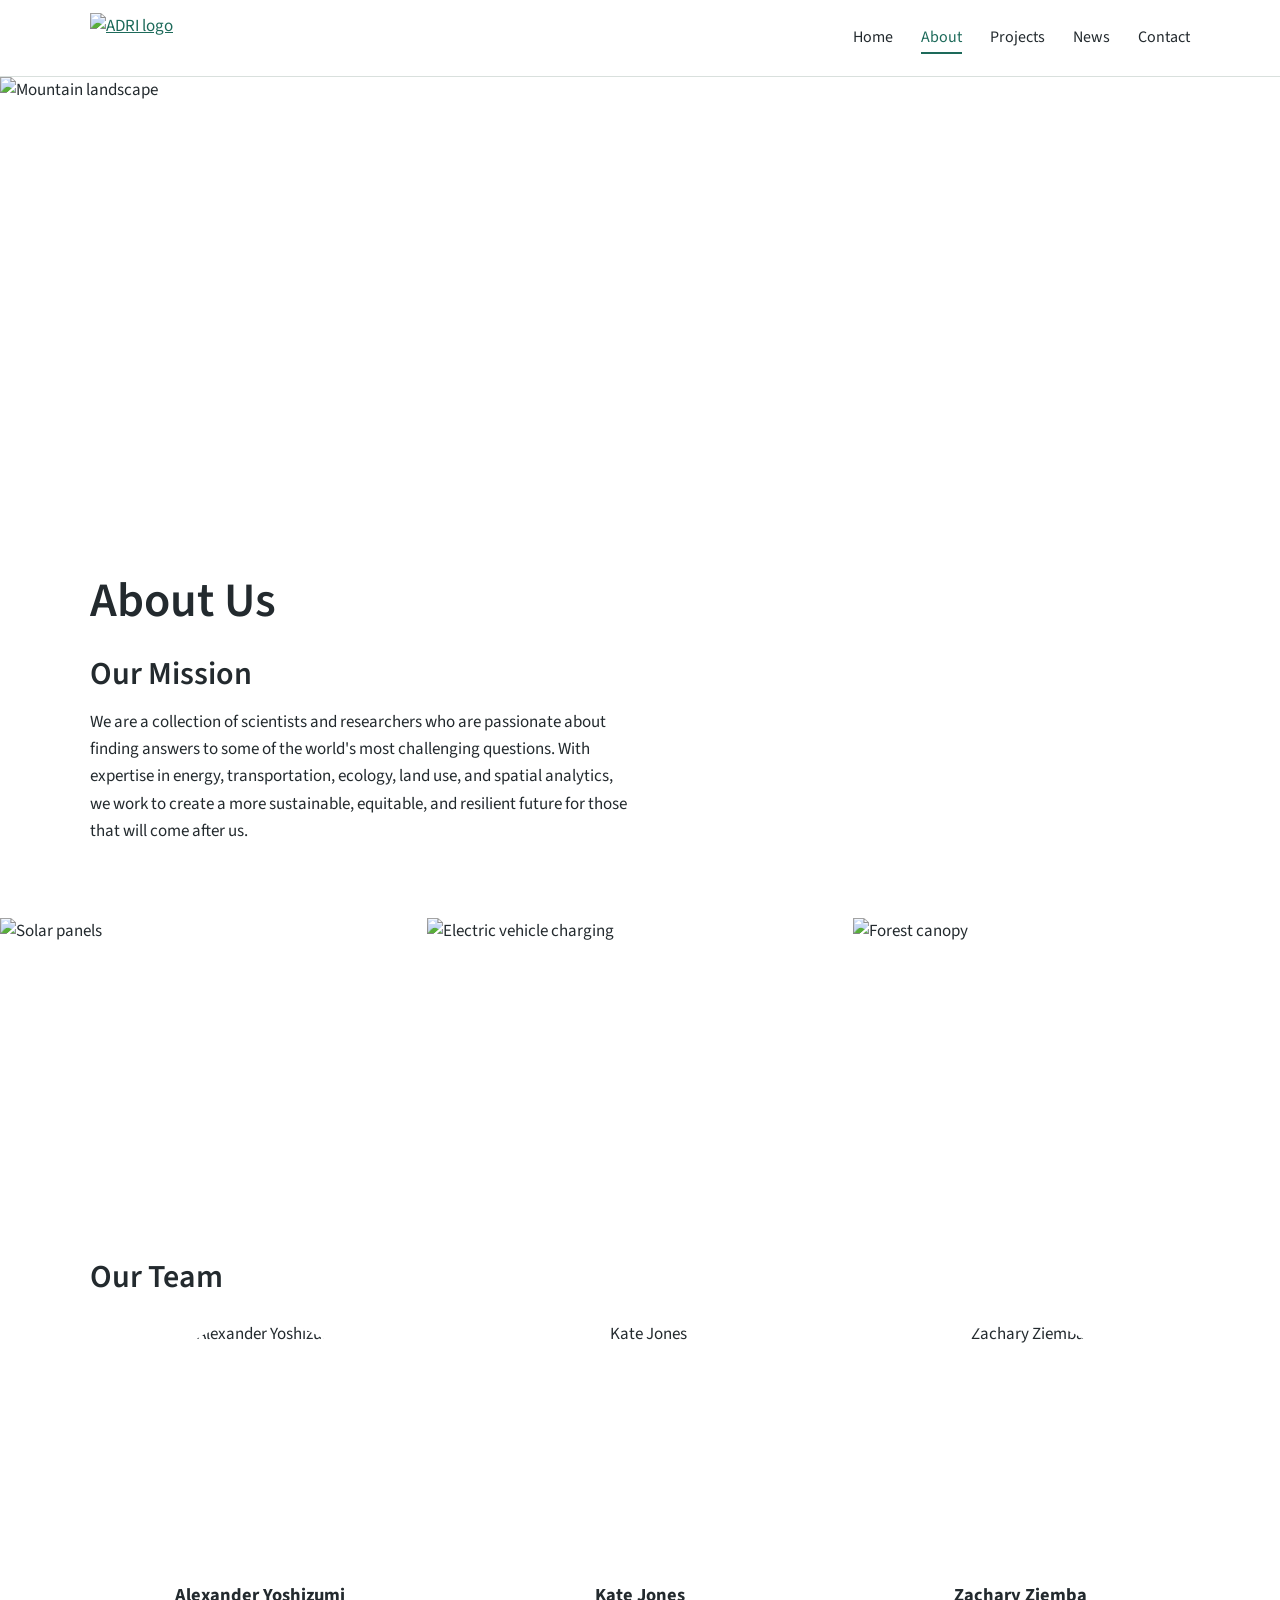
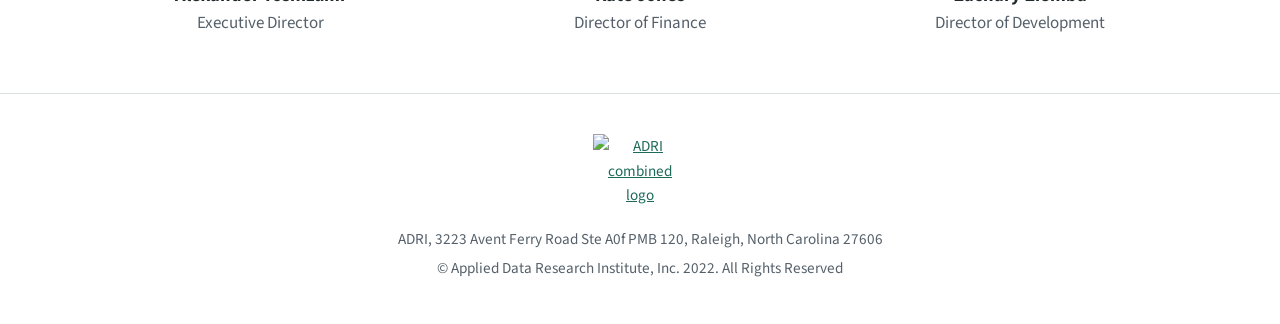
==== about/index.html @ 42b5d726 "Add files via upload" ====
<!DOCTYPE html>
<html lang="en">
<head>
  <meta charset="utf-8">
  <meta name="viewport" content="width=device-width, initial-scale=1">
  <title>ADRI | About</title>
  <meta name="description" content="Our Mission - Our Team">
  <meta property="og:site_name" content="ADRI">
  <meta property="og:title" content="ADRI | About">
  <meta property="og:description" content="Our Mission - Our Team">
  <meta property="og:type" content="website">
  <meta property="og:image" content="https://static.wixstatic.com/media/nsplsh_eb871f0e0f8f4e61aee410ae09dc5ed0~mv2.jpg/v1/fill/w_900,h_600,al_c,q_85,enc_auto/image.jpg">
  <meta name="twitter:card" content="summary_large_image">
  <link rel="icon" href="https://static.wixstatic.com/media/3e101c_d5b30476a9fa4dc3a183c8a0356ae17b~mv2.png/v1/fill/w_188,h_154,al_c,q_85,enc_auto/image.png">
  <link rel="preconnect" href="https://fonts.googleapis.com">
  <link rel="preconnect" href="https://fonts.gstatic.com" crossorigin>
  <link href="https://fonts.googleapis.com/css2?family=Source+Sans+3:wght@400;600&display=swap" rel="stylesheet">
  <link rel="stylesheet" href="../assets/css/style.css">
</head>
<body>
  <a class="skip" href="#main">Skip to content</a>

  <header class="site-header">
    <div class="wrap">
      <a class="brand" href="../"><img src="https://static.wixstatic.com/media/3e101c_27d4bfa05e27421e94b7e61ceb5c4d92~mv2.png/v1/fill/w_322,h_102,al_c,q_85,enc_auto/image.png" alt="ADRI logo" width="161" height="51"></a>
      <button class="nav-toggle" aria-expanded="false" aria-controls="site-nav">Menu</button>
      <nav class="site-nav" id="site-nav" aria-label="Main">
        <ul>
        <li><a href="../">Home</a></li>
        <li><a href="../about/" aria-current="page">About</a></li>
        <li><a href="../projects/">Projects</a></li>
        <li><a href="../news/">News</a></li>
        <li><a href="../contact/">Contact</a></li>
        </ul>
      </nav>
    </div>
  </header>

  <main id="main">
    <div class="banner"><img src="https://static.wixstatic.com/media/nsplsh_f74c3437aa8b405e89b667d156f99fc9~mv2.jpg/v1/fill/w_1920,h_840,al_c,q_85,enc_auto/image.jpg" alt="Mountain landscape"></div>

    <section class="section">
      <div class="wrap">
        <h1>About Us</h1>
        <h2>Our Mission</h2>
        <p class="prose">We are a collection of scientists and researchers who are passionate about finding answers to some of the world's most challenging questions. With expertise in energy, transportation, ecology, land use, and spatial analytics, we work to create a more sustainable, equitable, and resilient future for those that will come after us.</p>
      </div>
    </section>

    <div class="strip">
      <img src="https://static.wixstatic.com/media/nsplsh_2d733177315367755a5449~mv2_d_5472_3648_s_4_2.jpg/v1/fill/w_900,h_600,al_c,q_85,enc_auto/image.jpg" alt="Solar panels" loading="lazy">
      <img src="https://static.wixstatic.com/media/nsplsh_cb0da78d646e4e21b3d3bd59461c12da~mv2.jpg/v1/fill/w_900,h_600,al_c,q_85,enc_auto/image.jpg" alt="Electric vehicle charging" loading="lazy">
      <img src="https://static.wixstatic.com/media/nsplsh_67355568376e5036304641~mv2_d_6000_4000_s_4_2.jpg/v1/fill/w_900,h_600,al_c,q_85,enc_auto/image.jpg" alt="Forest canopy" loading="lazy">
    </div>

    <section class="section">
      <div class="wrap">
        <h2>Our Team</h2>
        <div class="team">
          <figure>
            <img src="https://static.wixstatic.com/media/3e101c_f3287853dfc14c08bc5dbc51c496b7cc~mv2.jpg/v1/fill/w_488,h_488,al_c,q_85,enc_auto/image.jpg" alt="Alexander Yoshizumi" loading="lazy">
            <figcaption><strong>Alexander Yoshizumi</strong><span>Executive Director</span></figcaption>
          </figure>
          <figure>
            <img src="https://static.wixstatic.com/media/3e101c_263d3b3dee3a4088b18c34dd07c950a5~mv2.jpg/v1/fill/w_488,h_488,al_c,q_85,enc_auto/image.jpg" alt="Kate Jones" loading="lazy">
            <figcaption><strong>Kate Jones</strong><span>Director of Finance</span></figcaption>
          </figure>
          <figure>
            <img src="https://static.wixstatic.com/media/3e101c_562f07b962044891aad039e9da72b3c7~mv2.png/v1/fill/w_488,h_488,al_c,q_85,enc_auto/image.png" alt="Zachary Ziemba" loading="lazy">
            <figcaption><strong>Zachary Ziemba</strong><span>Director of Development</span></figcaption>
          </figure>
        </div>
      </div>
    </section>

  </main>

  <footer class="site-footer">
    <div class="wrap">
      <a href="../"><img src="https://static.wixstatic.com/media/3e101c_d5b30476a9fa4dc3a183c8a0356ae17b~mv2.png/v1/fill/w_188,h_154,al_c,q_85,enc_auto/image.png" alt="ADRI combined logo" width="94" height="77"></a>
      <p>ADRI, 3223 Avent Ferry Road Ste A0f PMB 120, Raleigh, North Carolina 27606</p>
      <p>&copy; Applied Data Research Institute, Inc. 2022. All Rights Reserved</p>
    </div>
  </footer>

  <script src="../assets/js/site.js"></script>
</body>
</html>
---- assets/css/style.css ----
/* ADRI — Applied Data Research Institute
   Shared stylesheet. Edit colors and fonts here and every page updates. */

:root {
  --ink: #232a2e;
  --ink-soft: #55606a;
  --paper: #ffffff;
  --paper-tint: #f1f5f3;
  --accent: #1d6a5a;
  --accent-deep: #124a3f;
  --rule: #d9e0dd;
  --max: 1100px;
  --font: "Source Sans 3", "Segoe UI", Helvetica, Arial, sans-serif;
}

*, *::before, *::after { box-sizing: border-box; }

html { scroll-behavior: smooth; }
@media (prefers-reduced-motion: reduce) { html { scroll-behavior: auto; } }

body {
  margin: 0;
  font-family: var(--font);
  font-size: 1.0625rem;
  line-height: 1.6;
  color: var(--ink);
  background: var(--paper);
}

img { max-width: 100%; height: auto; display: block; }
a { color: var(--accent); }
a:hover { color: var(--accent-deep); }
a:focus-visible, button:focus-visible, input:focus-visible, textarea:focus-visible {
  outline: 3px solid var(--accent);
  outline-offset: 2px;
}

h1, h2, h3, h4, h5 { line-height: 1.2; margin: 0 0 0.5em; font-weight: 600; }
h1 { font-size: clamp(2rem, 4.5vw, 3rem); }
h2 { font-size: clamp(1.5rem, 3vw, 2rem); }
h3 { font-size: 1.35rem; }
h5 { font-size: 1.1rem; color: var(--ink-soft); }
p { margin: 0 0 1em; }

.wrap { width: min(var(--max), 100% - 2.5rem); margin-inline: auto; }

/* Skip link */
.skip { position: absolute; left: -999px; top: 0; background: var(--accent); color: #fff; padding: .5rem 1rem; z-index: 100; }
.skip:focus { left: 1rem; top: 1rem; }

/* Header */
.site-header { border-bottom: 1px solid var(--rule); background: var(--paper); position: sticky; top: 0; z-index: 50; }
.site-header .wrap { display: flex; align-items: center; justify-content: space-between; gap: 1rem; min-height: 76px; }
.brand img { width: 161px; height: auto; }
.nav-toggle { display: none; background: none; border: 1px solid var(--rule); border-radius: 4px; padding: .4rem .7rem; font: inherit; color: var(--ink); cursor: pointer; }
.site-nav ul { list-style: none; margin: 0; padding: 0; display: flex; gap: 1.75rem; }
.site-nav a { color: var(--ink); text-decoration: none; font-size: 1rem; padding: .25rem 0; border-bottom: 2px solid transparent; }
.site-nav a:hover { color: var(--accent); }
.site-nav a[aria-current="page"] { border-bottom-color: var(--accent); color: var(--accent); }

@media (max-width: 720px) {
  .nav-toggle { display: inline-block; }
  .site-nav { display: none; width: 100%; }
  .site-nav.open { display: block; }
  .site-header .wrap { flex-wrap: wrap; }
  .site-nav ul { flex-direction: column; gap: 0; padding-bottom: .75rem; }
  .site-nav a { display: block; padding: .6rem 0; border-bottom: 1px solid var(--rule); }
  .site-nav a[aria-current="page"] { border-bottom-color: var(--rule); }
}

/* Sections */
.section { padding: 3.5rem 0; }
.section.tint { background: var(--paper-tint); }
.section h2 { margin-bottom: 1rem; }
.lede { font-size: 1.2rem; max-width: 62ch; }
.prose { max-width: 68ch; }

/* Page banner (About / Projects / News / Contact) */
.banner { max-height: 440px; overflow: hidden; }
.banner img { width: 100%; height: 100%; object-fit: cover; aspect-ratio: 16 / 7; }

/* Image strips */
.strip { display: grid; grid-template-columns: repeat(3, 1fr); gap: 0; }
.strip img { width: 100%; aspect-ratio: 3 / 2; object-fit: cover; }
@media (max-width: 720px) { .strip { grid-template-columns: 1fr; } }

/* Two-column text + image */
.split { display: grid; grid-template-columns: 1.1fr 1fr; gap: 3rem; align-items: center; }
@media (max-width: 800px) { .split { grid-template-columns: 1fr; gap: 2rem; } }

/* Team */
.team { display: grid; grid-template-columns: repeat(auto-fit, minmax(220px, 1fr)); gap: 2.5rem; margin-top: 1.5rem; }
.team figure { margin: 0; text-align: center; }
.team img { width: 244px; height: 244px; object-fit: cover; border-radius: 50%; margin: 0 auto 1rem; }
.team figcaption strong { display: block; font-size: 1.15rem; }
.team figcaption span { color: var(--ink-soft); }

/* Projects */
.projects { display: grid; grid-template-columns: repeat(auto-fit, minmax(260px, 1fr)); gap: 2.5rem; margin-top: 1.5rem; }
.projects figure { margin: 0; }
.projects img { width: 100%; aspect-ratio: 1 / 1; object-fit: cover; }
.projects figcaption { padding-top: .9rem; font-size: 1.1rem; font-weight: 600; }

/* News list */
.post-card { display: grid; grid-template-columns: 1fr 265px; gap: 2rem; align-items: start; padding: 2rem 0; border-top: 1px solid var(--rule); }
.post-card:last-child { border-bottom: 1px solid var(--rule); }
.post-card time { color: var(--ink-soft); }
.post-card h2 { font-size: 1.6rem; margin: .25rem 0 .5rem; }
.post-card img { width: 100%; aspect-ratio: 265 / 137; object-fit: cover; }
@media (max-width: 720px) { .post-card { grid-template-columns: 1fr; } .post-card img { order: -1; } }

/* Article */
.article { max-width: 760px; }
.article .meta { color: var(--ink-soft); margin-bottom: 1.5rem; }
.article .meta span + span::before { content: " \00B7 "; }
.article figure { margin: 0 0 2rem; }
.article figure img { width: 100%; aspect-ratio: 980 / 478; object-fit: cover; }
.article h5 { margin-top: 2rem; border-bottom: 1px solid var(--rule); padding-bottom: .3rem; }
.article .event { margin: 1.25rem 0; }
.article .event strong { display: block; }
.article .updated { color: var(--ink-soft); font-size: .95rem; margin-top: 2.5rem; }
.back { display: inline-block; margin-bottom: 1.5rem; text-decoration: none; }

/* Forms */
form { max-width: 620px; }
.field { margin-bottom: 1.1rem; }
.field label { display: block; font-weight: 600; margin-bottom: .3rem; }
.field input, .field textarea {
  width: 100%; font: inherit; padding: .65rem .8rem;
  border: 1px solid #b8c2be; border-radius: 3px; background: #fff; color: var(--ink);
}
.field textarea { min-height: 140px; resize: vertical; }
.two-up { display: grid; grid-template-columns: 1fr 1fr; gap: 1rem; }
@media (max-width: 560px) { .two-up { grid-template-columns: 1fr; } }
.btn {
  display: inline-block; font: inherit; font-weight: 600; cursor: pointer;
  background: var(--accent); color: #fff; border: 0; border-radius: 3px;
  padding: .7rem 1.6rem; text-decoration: none;
}
.btn:hover { background: var(--accent-deep); color: #fff; }
.subscribe { display: flex; gap: .75rem; max-width: 520px; }
.subscribe input { flex: 1; }
.form-status { margin-top: 1rem; font-weight: 600; color: var(--accent-deep); }
.form-status:empty { display: none; }

/* Footer */
.site-footer { border-top: 1px solid var(--rule); padding: 2.5rem 0; text-align: center; color: var(--ink-soft); font-size: .95rem; }
.site-footer img { width: 94px; margin: 0 auto 1rem; }
.site-footer p { margin: .25rem 0; }
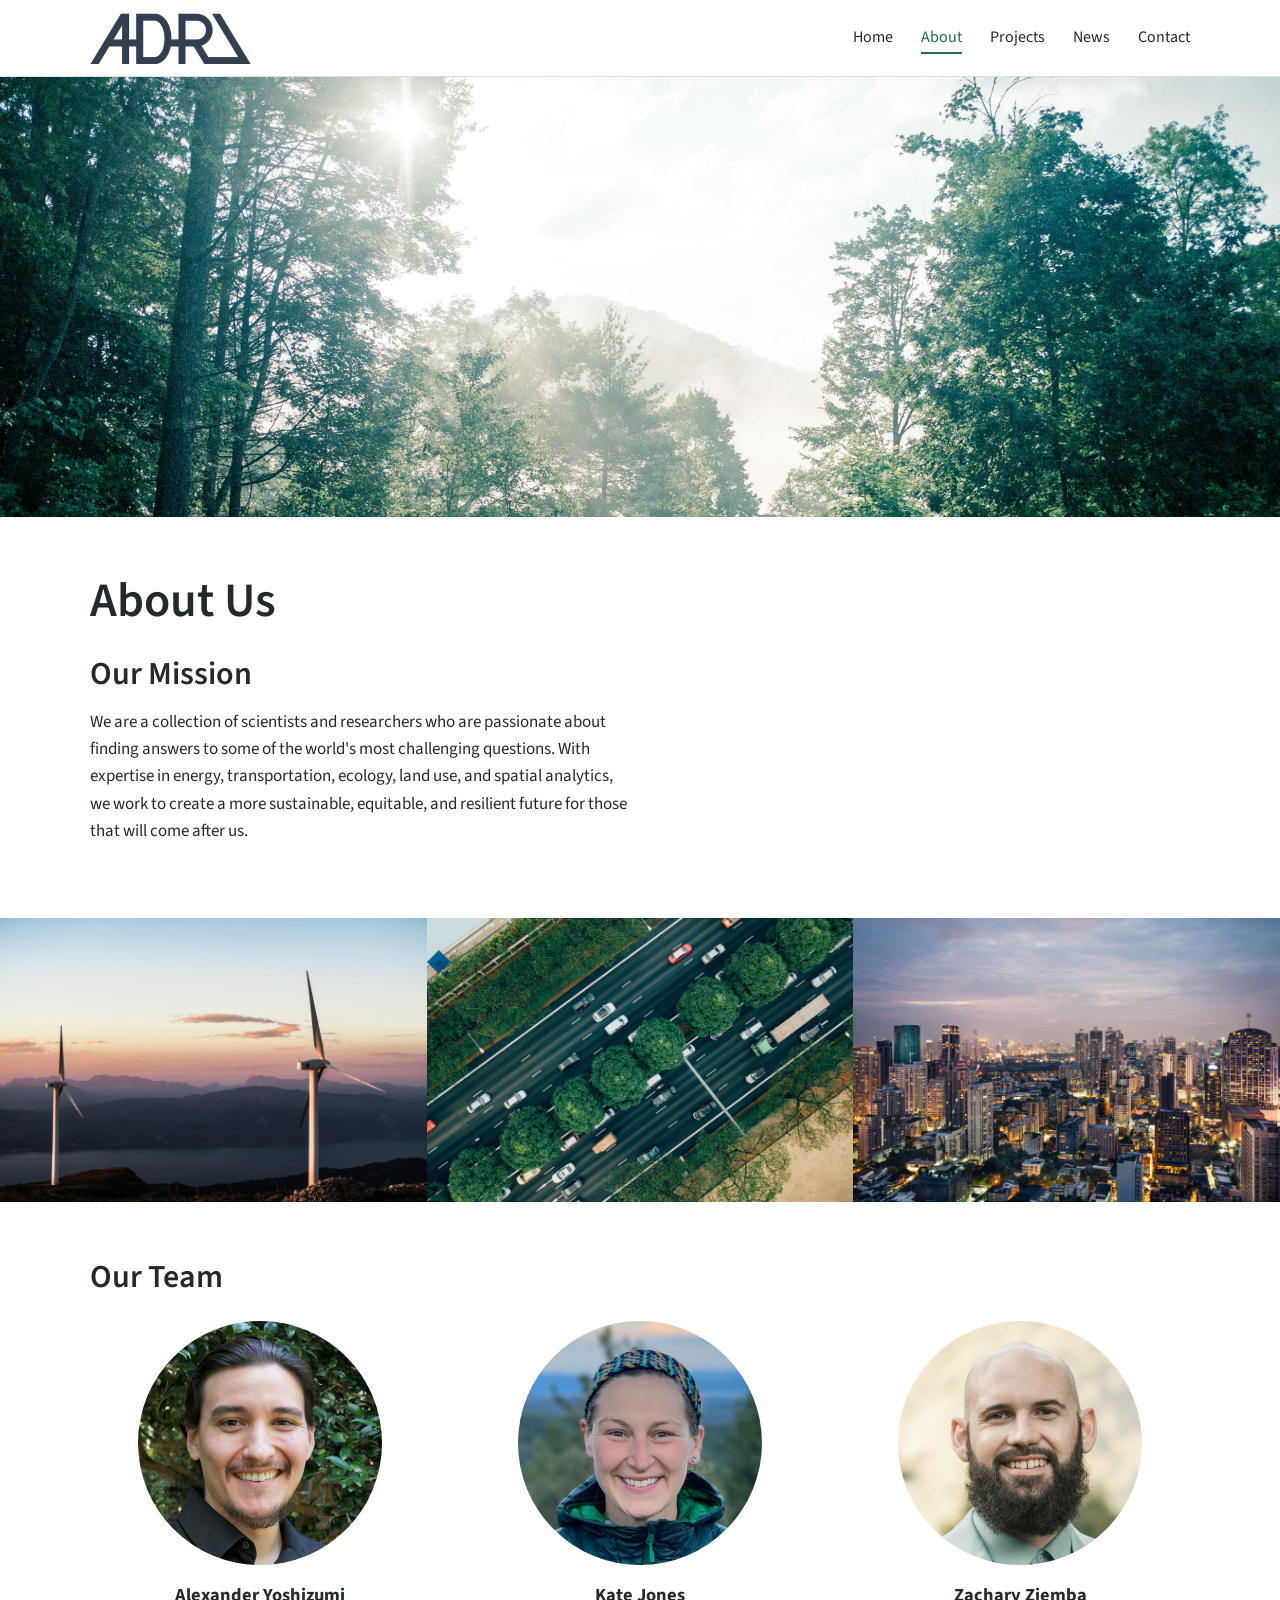
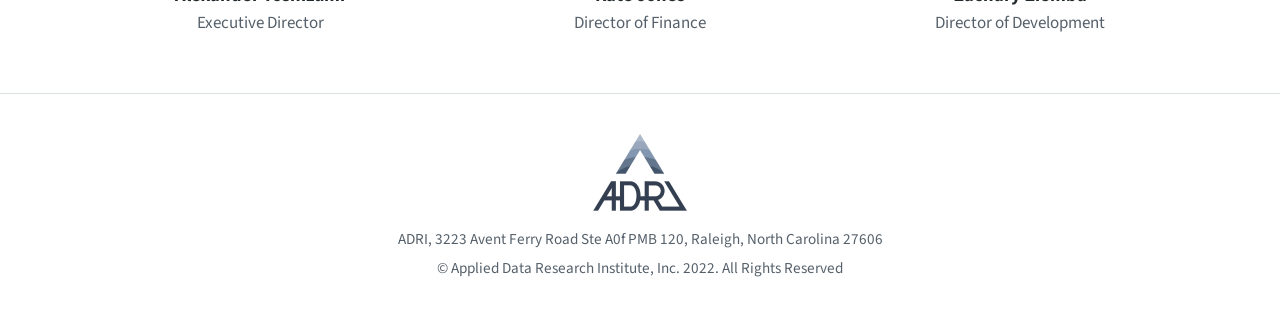
==== commit 93884469: "Localize images and amend html." ====
--- a/about/index.html
+++ b/about/index.html
@@ -9,9 +9,12 @@
   <meta property="og:title" content="ADRI | About">
   <meta property="og:description" content="Our Mission - Our Team">
   <meta property="og:type" content="website">
-  <meta property="og:image" content="https://static.wixstatic.com/media/nsplsh_eb871f0e0f8f4e61aee410ae09dc5ed0~mv2.jpg/v1/fill/w_900,h_600,al_c,q_85,enc_auto/image.jpg">
+  <link rel="canonical" href="https://applied-data-research-institute.github.io/adri-website/about/">
+  <meta property="og:url" content="https://applied-data-research-institute.github.io/adri-website/about/">
+  <meta property="og:image" content="https://applied-data-research-institute.github.io/adri-website/assets/images/home/home-hero-1.jpg">
+  <meta name="twitter:image" content="https://applied-data-research-institute.github.io/adri-website/assets/images/home/home-hero-1.jpg">
   <meta name="twitter:card" content="summary_large_image">
-  <link rel="icon" href="https://static.wixstatic.com/media/3e101c_d5b30476a9fa4dc3a183c8a0356ae17b~mv2.png/v1/fill/w_188,h_154,al_c,q_85,enc_auto/image.png">
+  <link rel="icon" href="../assets/images/logo/favicon.png">
   <link rel="preconnect" href="https://fonts.googleapis.com">
   <link rel="preconnect" href="https://fonts.gstatic.com" crossorigin>
   <link href="https://fonts.googleapis.com/css2?family=Source+Sans+3:wght@400;600&display=swap" rel="stylesheet">
@@ -22,7 +25,7 @@
 
   <header class="site-header">
     <div class="wrap">
-      <a class="brand" href="../"><img src="https://static.wixstatic.com/media/3e101c_27d4bfa05e27421e94b7e61ceb5c4d92~mv2.png/v1/fill/w_322,h_102,al_c,q_85,enc_auto/image.png" alt="ADRI logo" width="161" height="51"></a>
+      <a class="brand" href="../"><img src="../assets/images/logo/adri-logo.png" alt="ADRI logo" width="161" height="51"></a>
       <button class="nav-toggle" aria-expanded="false" aria-controls="site-nav">Menu</button>
       <nav class="site-nav" id="site-nav" aria-label="Main">
         <ul>
@@ -37,7 +40,7 @@
   </header>
 
   <main id="main">
-    <div class="banner"><img src="https://static.wixstatic.com/media/nsplsh_f74c3437aa8b405e89b667d156f99fc9~mv2.jpg/v1/fill/w_1920,h_840,al_c,q_85,enc_auto/image.jpg" alt="Mountain landscape"></div>
+    <div class="banner"><img src="../assets/images/banners/about-banner.jpg" alt="Image by Ben Wilkins"></div>
 
     <section class="section">
       <div class="wrap">
@@ -48,9 +51,9 @@
     </section>
 
     <div class="strip">
-      <img src="https://static.wixstatic.com/media/nsplsh_2d733177315367755a5449~mv2_d_5472_3648_s_4_2.jpg/v1/fill/w_900,h_600,al_c,q_85,enc_auto/image.jpg" alt="Solar panels" loading="lazy">
-      <img src="https://static.wixstatic.com/media/nsplsh_cb0da78d646e4e21b3d3bd59461c12da~mv2.jpg/v1/fill/w_900,h_600,al_c,q_85,enc_auto/image.jpg" alt="Electric vehicle charging" loading="lazy">
-      <img src="https://static.wixstatic.com/media/nsplsh_67355568376e5036304641~mv2_d_6000_4000_s_4_2.jpg/v1/fill/w_900,h_600,al_c,q_85,enc_auto/image.jpg" alt="Forest canopy" loading="lazy">
+      <img src="../assets/images/gallery/gallery-1.jpg" alt="Image by Jason Blackeye" loading="lazy">
+      <img src="../assets/images/gallery/gallery-2.jpg" alt="Image by CHUTTERSNAP" loading="lazy">
+      <img src="../assets/images/gallery/gallery-3.jpg" alt="Image by Andreas Brücker" loading="lazy">
     </div>
 
     <section class="section">
@@ -58,15 +61,15 @@
         <h2>Our Team</h2>
         <div class="team">
           <figure>
-            <img src="https://static.wixstatic.com/media/3e101c_f3287853dfc14c08bc5dbc51c496b7cc~mv2.jpg/v1/fill/w_488,h_488,al_c,q_85,enc_auto/image.jpg" alt="Alexander Yoshizumi" loading="lazy">
+            <img src="../assets/images/team/alexander-yoshizumi.jpg" alt="Alexander Yoshizumi" loading="lazy">
             <figcaption><strong>Alexander Yoshizumi</strong><span>Executive Director</span></figcaption>
           </figure>
           <figure>
-            <img src="https://static.wixstatic.com/media/3e101c_263d3b3dee3a4088b18c34dd07c950a5~mv2.jpg/v1/fill/w_488,h_488,al_c,q_85,enc_auto/image.jpg" alt="Kate Jones" loading="lazy">
+            <img src="../assets/images/team/kate-jones.jpg" alt="Kate Jones" loading="lazy">
             <figcaption><strong>Kate Jones</strong><span>Director of Finance</span></figcaption>
           </figure>
           <figure>
-            <img src="https://static.wixstatic.com/media/3e101c_562f07b962044891aad039e9da72b3c7~mv2.png/v1/fill/w_488,h_488,al_c,q_85,enc_auto/image.png" alt="Zachary Ziemba" loading="lazy">
+            <img src="../assets/images/team/zachary-ziemba.png" alt="Zachary Ziemba" loading="lazy">
             <figcaption><strong>Zachary Ziemba</strong><span>Director of Development</span></figcaption>
           </figure>
         </div>
@@ -77,7 +80,7 @@
 
   <footer class="site-footer">
     <div class="wrap">
-      <a href="../"><img src="https://static.wixstatic.com/media/3e101c_d5b30476a9fa4dc3a183c8a0356ae17b~mv2.png/v1/fill/w_188,h_154,al_c,q_85,enc_auto/image.png" alt="ADRI combined logo" width="94" height="77"></a>
+      <a href="../"><img src="../assets/images/logo/adri-logo-combined.png" alt="ADRI combined logo" width="94" height="77"></a>
       <p>ADRI, 3223 Avent Ferry Road Ste A0f PMB 120, Raleigh, North Carolina 27606</p>
       <p>&copy; Applied Data Research Institute, Inc. 2022. All Rights Reserved</p>
     </div>
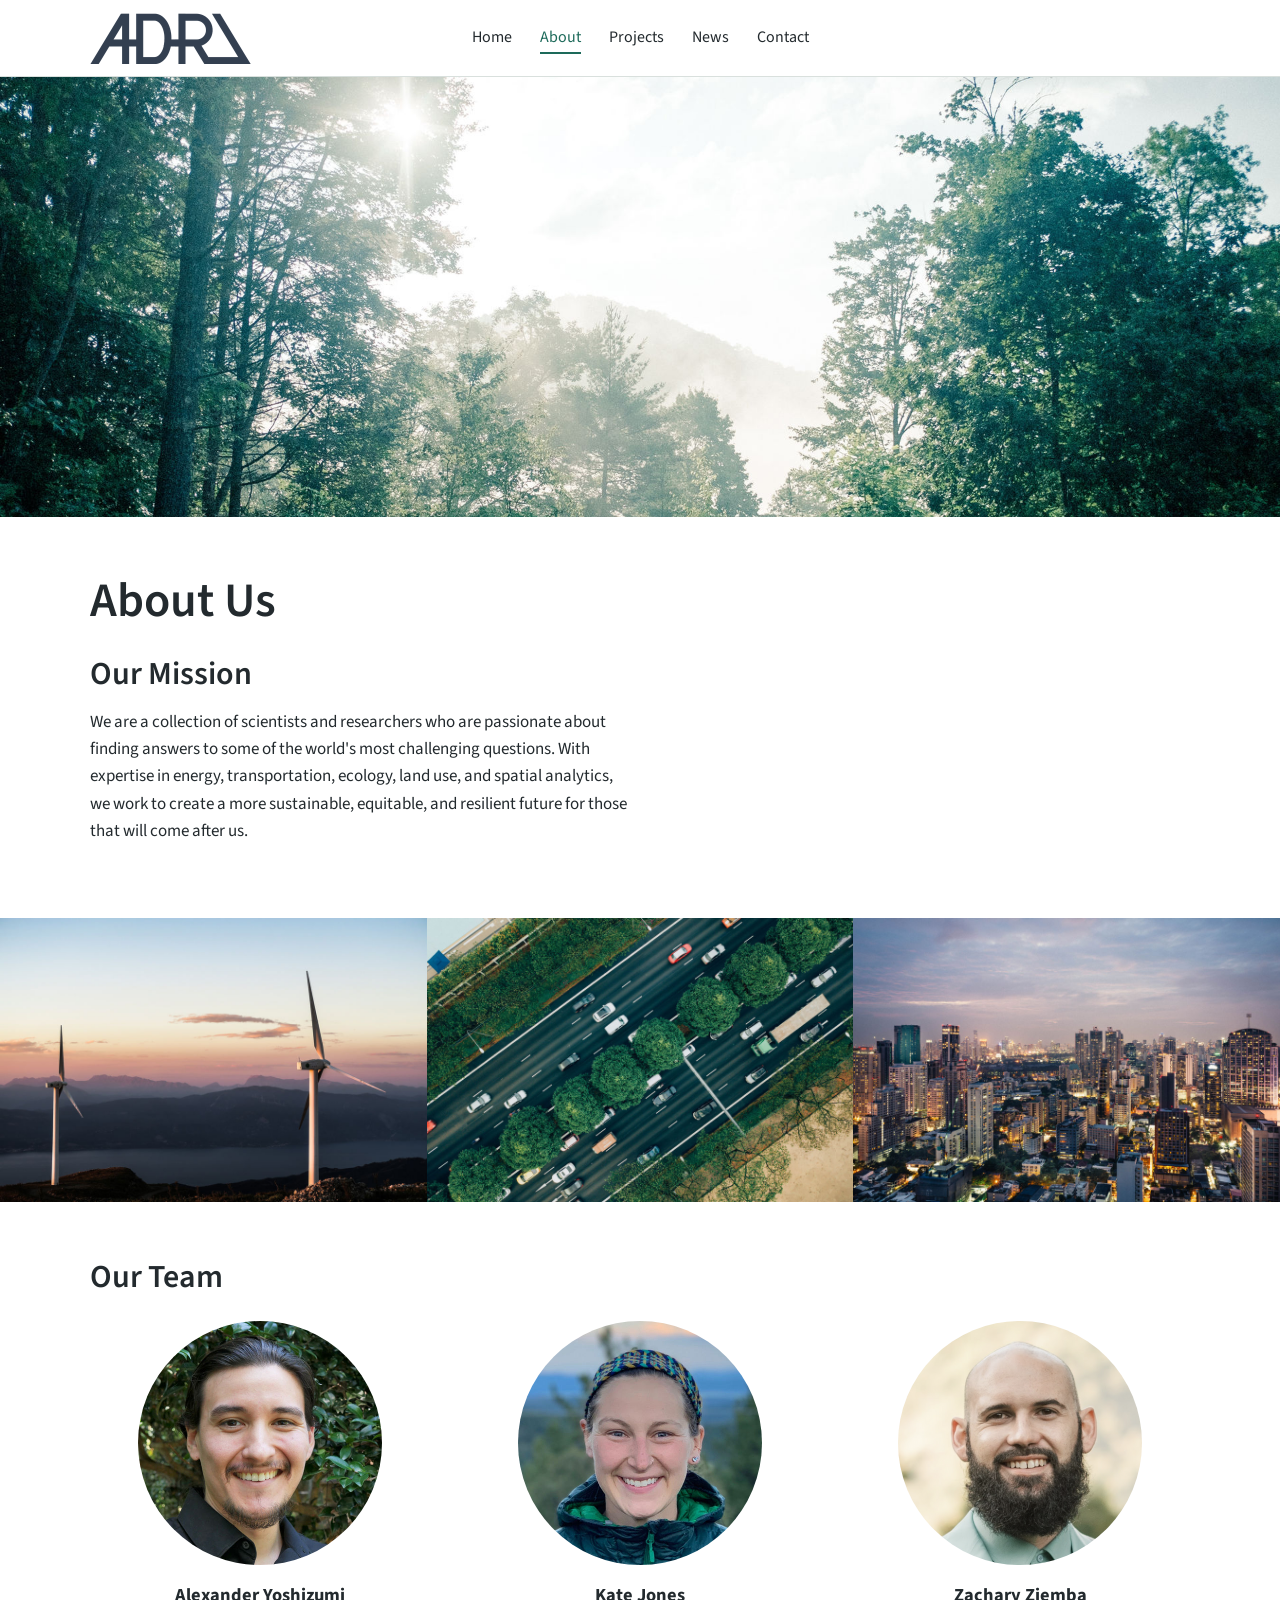
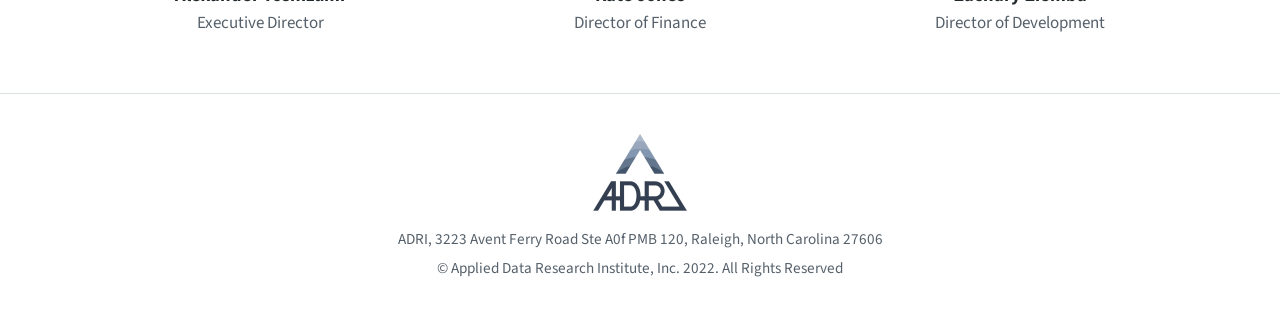
==== commit de00dbd9: "Update for HTTPS enforcement capabilities." ====
--- a/about/index.html
+++ b/about/index.html
@@ -3,6 +3,7 @@
 <head>
   <meta charset="utf-8">
   <meta name="viewport" content="width=device-width, initial-scale=1">
+  <meta http-equiv="Content-Security-Policy" content="upgrade-insecure-requests">
   <title>ADRI | About</title>
   <meta name="description" content="Our Mission - Our Team">
   <meta property="og:site_name" content="ADRI">
--- a/assets/css/style.css
+++ b/assets/css/style.css
@@ -50,7 +50,10 @@
 
 /* Header */
 .site-header { border-bottom: 1px solid var(--rule); background: var(--paper); position: sticky; top: 0; z-index: 50; }
-.site-header .wrap { display: flex; align-items: center; justify-content: space-between; gap: 1rem; min-height: 76px; }
+.site-header .wrap { display: grid; grid-template-columns: 1fr auto 1fr; align-items: center; gap: 1rem; min-height: 76px; }
+.site-header .brand { justify-self: start; }
+.site-header .site-nav { justify-self: center; }
+.site-header .nav-toggle { justify-self: end; }
 .brand img { width: 161px; height: auto; }
 .nav-toggle { display: none; background: none; border: 1px solid var(--rule); border-radius: 4px; padding: .4rem .7rem; font: inherit; color: var(--ink); cursor: pointer; }
 .site-nav ul { list-style: none; margin: 0; padding: 0; display: flex; gap: 1.75rem; }
@@ -62,7 +65,7 @@
   .nav-toggle { display: inline-block; }
   .site-nav { display: none; width: 100%; }
   .site-nav.open { display: block; }
-  .site-header .wrap { flex-wrap: wrap; }
+  .site-header .wrap { display: flex; flex-wrap: wrap; justify-content: space-between; }
   .site-nav ul { flex-direction: column; gap: 0; padding-bottom: .75rem; }
   .site-nav a { display: block; padding: .6rem 0; border-bottom: 1px solid var(--rule); }
   .site-nav a[aria-current="page"] { border-bottom-color: var(--rule); }
@@ -138,7 +141,8 @@
   padding: .7rem 1.6rem; text-decoration: none;
 }
 .btn:hover { background: var(--accent-deep); color: #fff; }
-.subscribe { display: flex; gap: .75rem; max-width: 520px; }
+.subscribe-block { text-align: center; }
+.subscribe { display: flex; gap: .75rem; max-width: 520px; margin-inline: auto; }
 .subscribe input { flex: 1; }
 .form-status { margin-top: 1rem; font-weight: 600; color: var(--accent-deep); }
 .form-status:empty { display: none; }
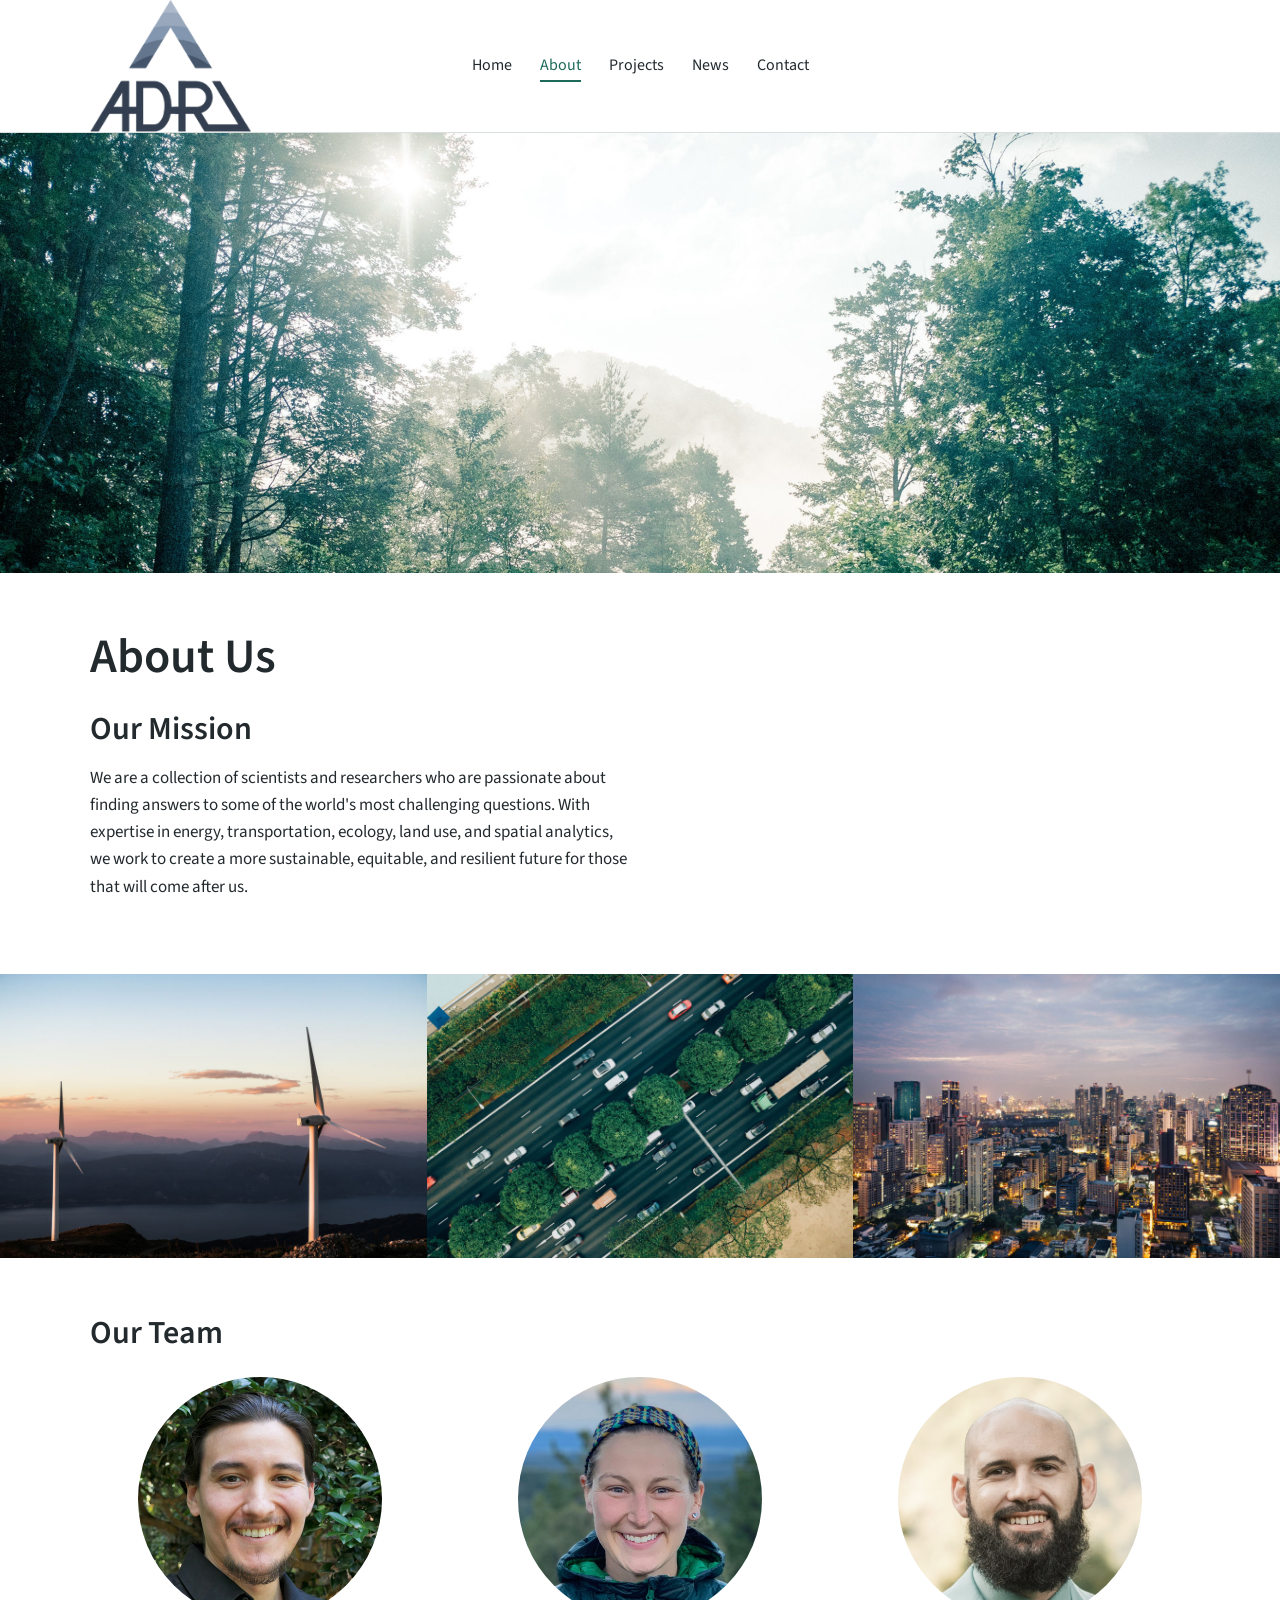
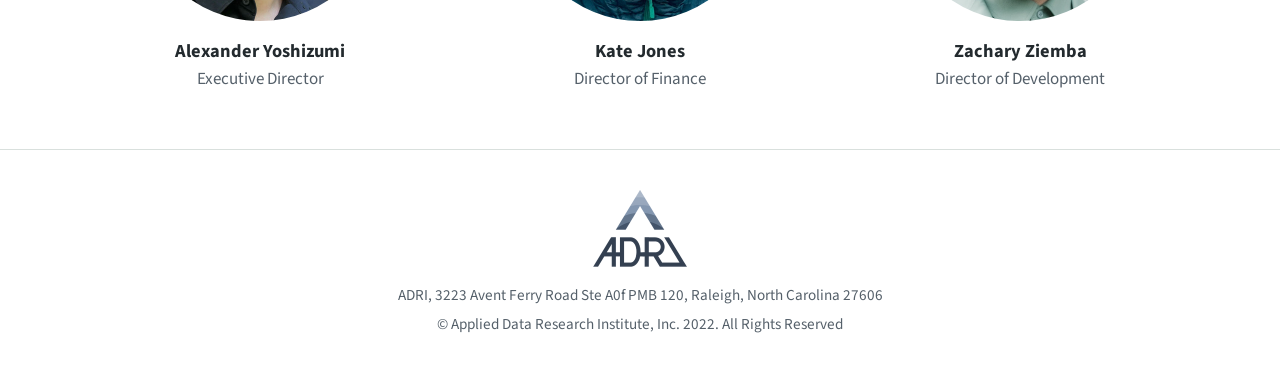
==== commit e692b6ae: "Add web form receiver." ====
--- a/about/index.html
+++ b/about/index.html
@@ -26,7 +26,7 @@
 
   <header class="site-header">
     <div class="wrap">
-      <a class="brand" href="../"><img src="../assets/images/logo/adri-logo.png" alt="ADRI logo" width="161" height="51"></a>
+      <a class="brand" href="../"><img src="../assets/images/logo/adri-logo-combined.png" alt="ADRI" width="94" height="77"></a>
       <button class="nav-toggle" aria-expanded="false" aria-controls="site-nav">Menu</button>
       <nav class="site-nav" id="site-nav" aria-label="Main">
         <ul>
@@ -81,7 +81,7 @@
 
   <footer class="site-footer">
     <div class="wrap">
-      <a href="../"><img src="../assets/images/logo/adri-logo-combined.png" alt="ADRI combined logo" width="94" height="77"></a>
+      <a href="../"><img src="../assets/images/logo/adri-logo-combined.png" alt="ADRI" width="94" height="77"></a>
       <p>ADRI, 3223 Avent Ferry Road Ste A0f PMB 120, Raleigh, North Carolina 27606</p>
       <p>&copy; Applied Data Research Institute, Inc. 2022. All Rights Reserved</p>
     </div>
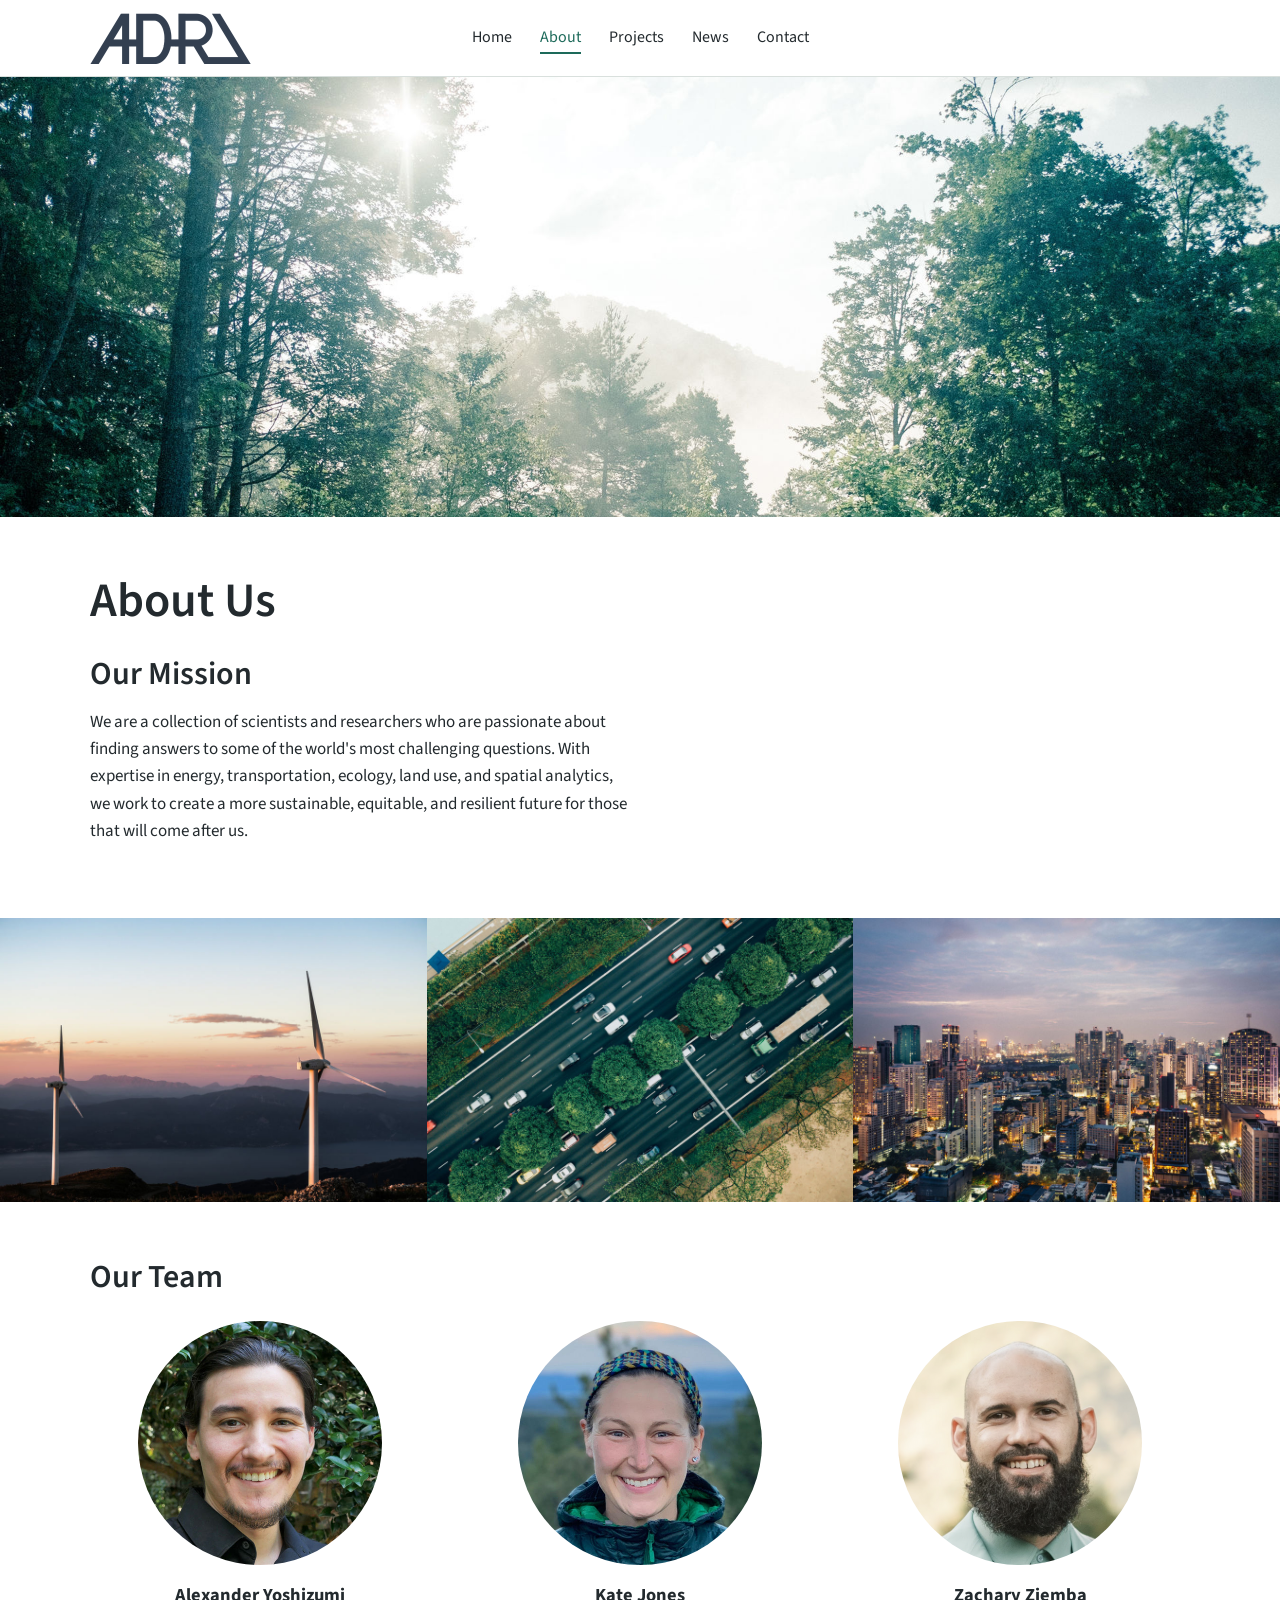
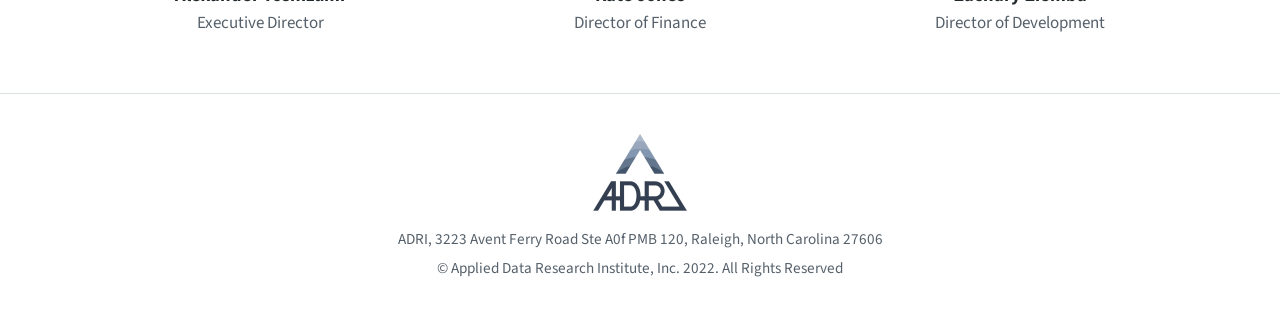
==== commit 4e36316f: "Header change." ====
--- a/about/index.html
+++ b/about/index.html
@@ -26,7 +26,7 @@
 
   <header class="site-header">
     <div class="wrap">
-      <a class="brand" href="../"><img src="../assets/images/logo/adri-logo-combined.png" alt="ADRI" width="94" height="77"></a>
+      <a class="brand" href="../"><img src="../assets/images/logo/adri-logo.png" alt="ADRI logo" width="161" height="51"></a>
       <button class="nav-toggle" aria-expanded="false" aria-controls="site-nav">Menu</button>
       <nav class="site-nav" id="site-nav" aria-label="Main">
         <ul>
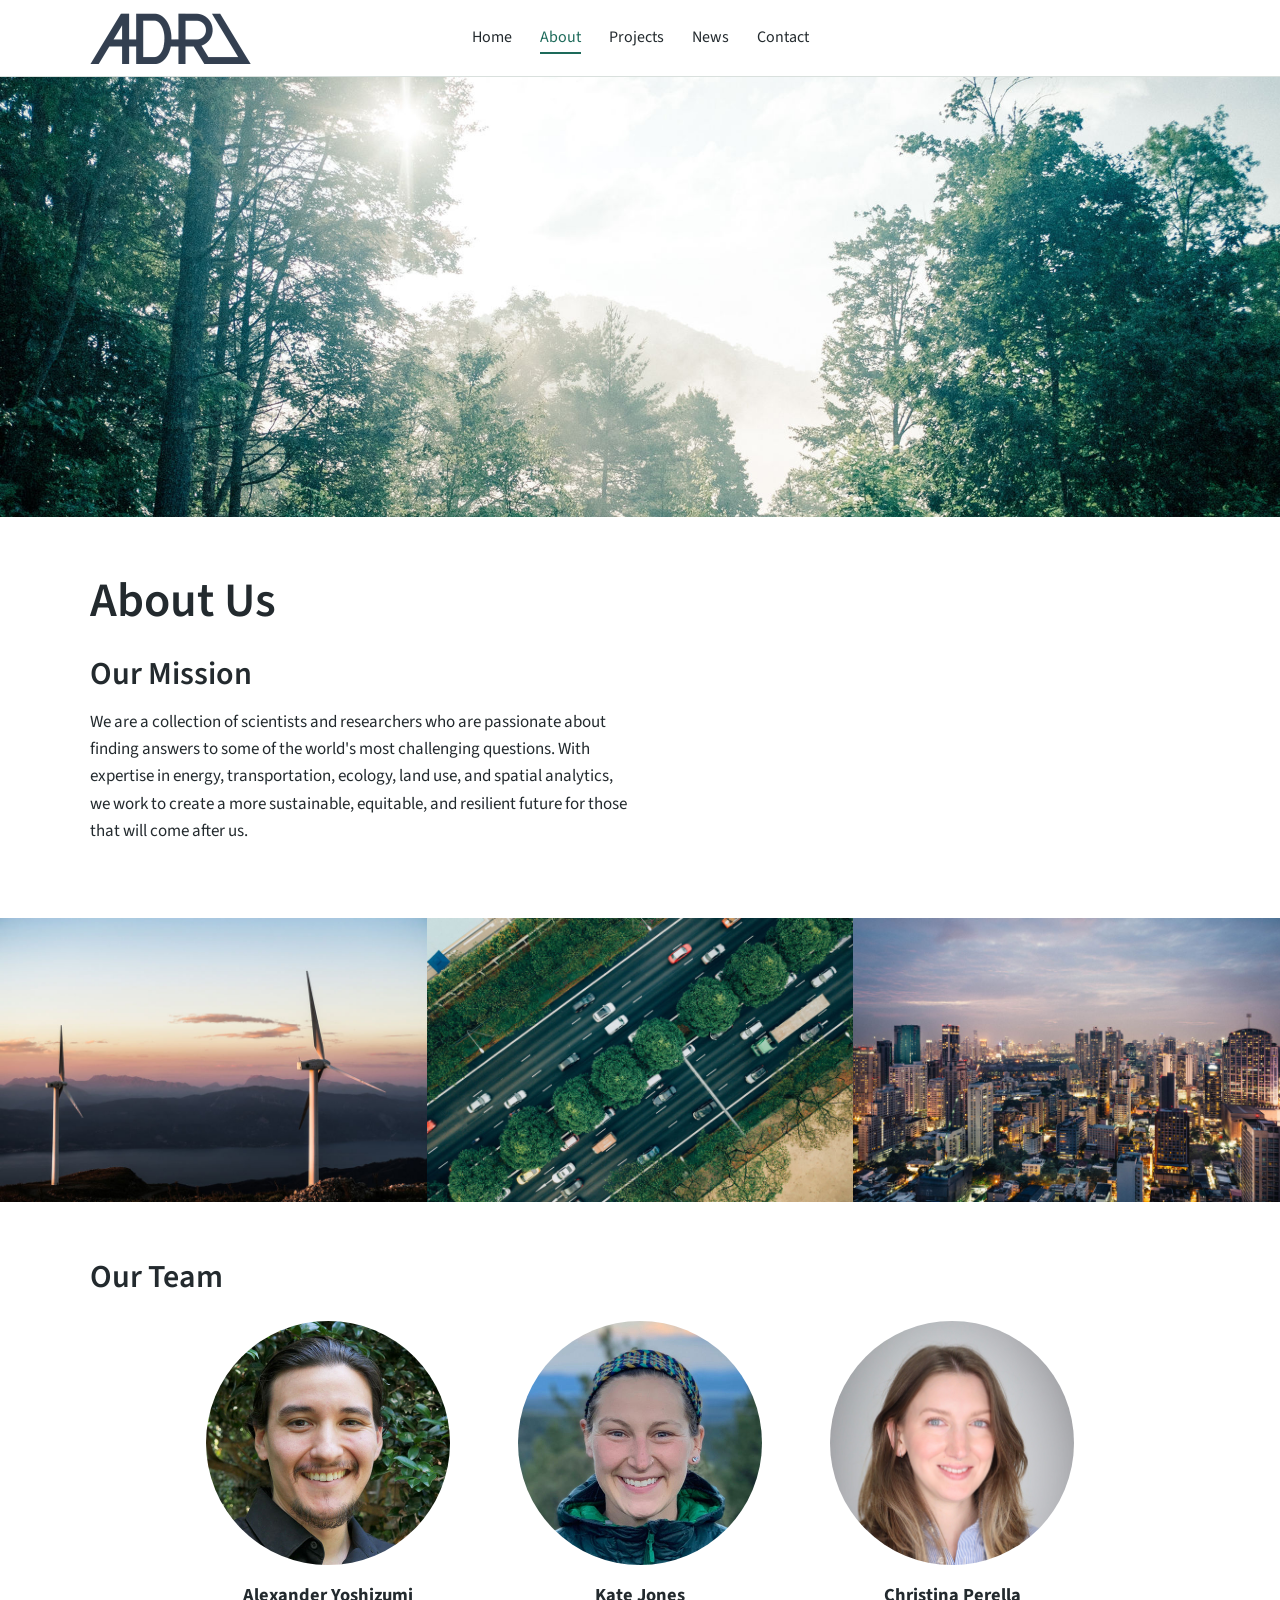
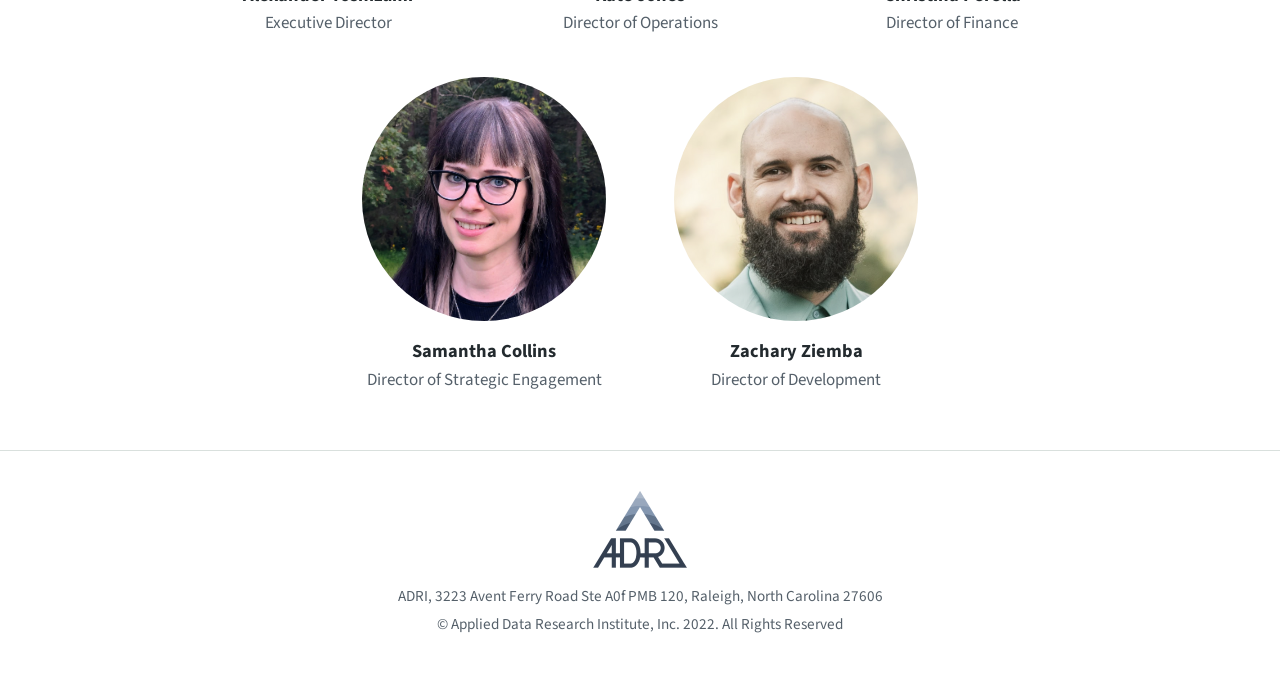
==== commit c9a28c99: "Update team page." ====
--- a/about/index.html
+++ b/about/index.html
@@ -67,7 +67,15 @@
           </figure>
           <figure>
             <img src="../assets/images/team/kate-jones.jpg" alt="Kate Jones" loading="lazy">
-            <figcaption><strong>Kate Jones</strong><span>Director of Finance</span></figcaption>
+            <figcaption><strong>Kate Jones</strong><span>Director of Operations</span></figcaption>
+          </figure>
+          <figure>
+            <img src="../assets/images/team/christina-perella.jpg" alt="Christina Perella" loading="lazy">
+            <figcaption><strong>Christina Perella</strong><span>Director of Finance</span></figcaption>
+          </figure>
+          <figure>
+            <img src="../assets/images/team/samantha-collins.jpg" alt="Samantha Collins" loading="lazy">
+            <figcaption><strong>Samantha Collins</strong><span>Director of Strategic Engagement</span></figcaption>
           </figure>
           <figure>
             <img src="../assets/images/team/zachary-ziemba.png" alt="Zachary Ziemba" loading="lazy">
--- a/assets/css/style.css
+++ b/assets/css/style.css
@@ -92,8 +92,8 @@
 @media (max-width: 800px) { .split { grid-template-columns: 1fr; gap: 2rem; } }
 
 /* Team */
-.team { display: grid; grid-template-columns: repeat(auto-fit, minmax(220px, 1fr)); gap: 2.5rem; margin-top: 1.5rem; }
-.team figure { margin: 0; text-align: center; }
+.team { display: flex; flex-wrap: wrap; justify-content: center; gap: 2.5rem 2rem; margin-top: 1.5rem; }
+.team figure { margin: 0; text-align: center; flex: 0 1 280px; }
 .team img { width: 244px; height: 244px; object-fit: cover; border-radius: 50%; margin: 0 auto 1rem; }
 .team figcaption strong { display: block; font-size: 1.15rem; }
 .team figcaption span { color: var(--ink-soft); }
@@ -142,7 +142,8 @@
 }
 .btn:hover { background: var(--accent-deep); color: #fff; }
 .subscribe-block { text-align: center; }
-.subscribe { display: flex; gap: .75rem; max-width: 520px; margin-inline: auto; }
+.subscribe { display: flex; flex-wrap: wrap; gap: .75rem; max-width: 520px; margin-inline: auto; }
+.subscribe .form-status { flex-basis: 100%; margin-top: .25rem; }
 .subscribe input { flex: 1; }
 .form-status { margin-top: 1rem; font-weight: 600; color: var(--accent-deep); }
 .form-status:empty { display: none; }
